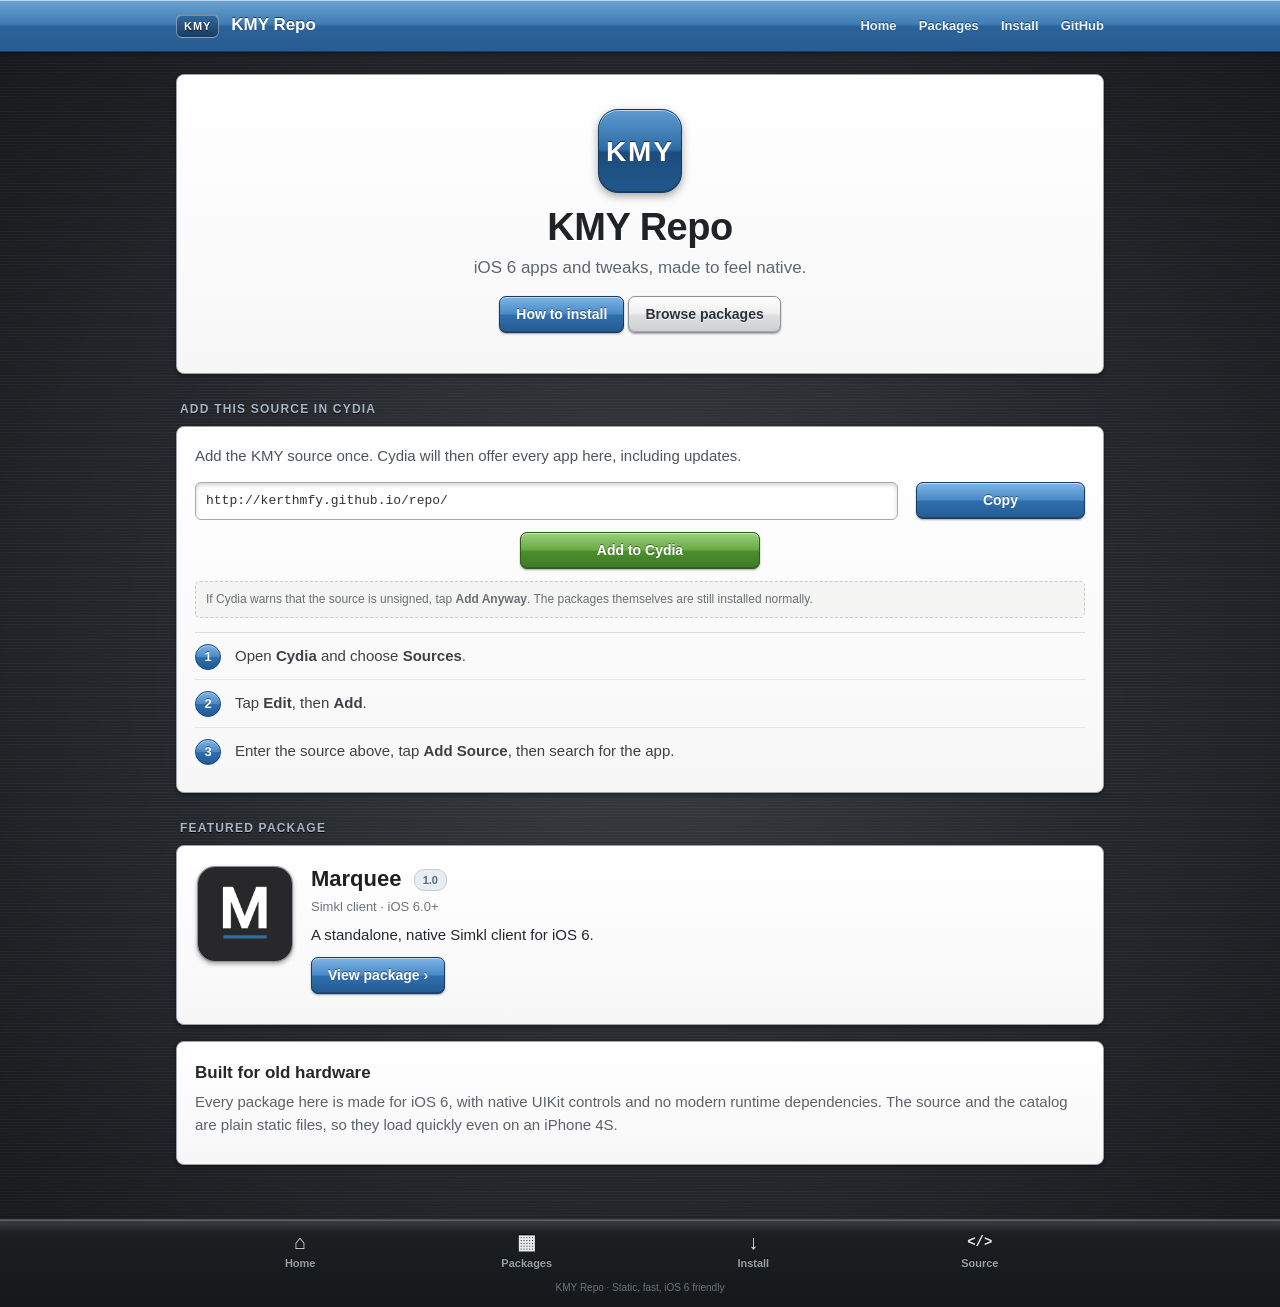
==== docs/index.html @ 5cc5acd1 "publish: marquee 1.0" ====
<!DOCTYPE html>
<html lang="en">
<head>
<meta charset="utf-8">
<meta name="viewport" content="width=device-width, initial-scale=1.0">
<meta name="format-detection" content="telephone=no">
<title>KMY Repo — iOS 6 apps and tweaks, made to feel native.</title>
<meta name="description" content="iOS 6 apps and tweaks, made to feel native.">
<link rel="canonical" href="https://kerthmfy.github.io/repo/">
<meta property="og:type" content="website">
<meta property="og:site_name" content="KMY Repo">
<meta property="og:title" content="KMY Repo — iOS 6 apps and tweaks, made to feel native.">
<meta property="og:description" content="iOS 6 apps and tweaks, made to feel native.">
<meta property="og:url" content="https://kerthmfy.github.io/repo/">
<meta property="og:image" content="https://kerthmfy.github.io/repo/assets/og.png">
<link rel="icon" type="image/png" href="favicon.png">
<link rel="apple-touch-icon" href="CydiaIcon.png">
<link rel="stylesheet" href="assets/styles.css">
</head>
<body>
<header class="nav">
  <div class="nav-inner">
    <a class="nav-brand" href="index.html">
      <span class="nav-mark">KMY</span>
      <span class="nav-title">KMY Repo</span>
    </a>
    <nav class="nav-links">
      <a class="nav-link" href="index.html">Home</a>
      <a class="nav-link" href="index.html#packages">Packages</a>
      <a class="nav-link" href="index.html#install">Install</a>
      <a class="nav-link" href="https://github.com/kerthmfy/repo">GitHub</a>
    </nav>
    <div class="clear"></div>
  </div>
</header>
<main class="wrap">
  <section class="hero card">
    <div class="monogram">KMY</div>
    <h1>KMY Repo</h1>
    <p class="tagline">iOS 6 apps and tweaks, made to feel native.</p>
    <p class="hero-buttons">
      <a class="btn btn-blue" href="#install">How to install</a>
      <a class="btn btn-cream" href="#packages">Browse packages</a>
    </p>
  </section>

  <h2 class="section-label" id="install">Add this source in Cydia</h2>
  <div class="card install-card">
    <p class="install-lead">Add the KMY source once. Cydia will then offer every app here, including updates.</p>
    <div class="source-row">
      <div class="source-field" id="source-url">http://kerthmfy.github.io/repo/</div>
      <button type="button" class="btn btn-blue copy-btn" data-copy="http://kerthmfy.github.io/repo/">Copy</button>
    </div>
    <p class="center"><a class="btn btn-green btn-wide" href="cydia://url/https://cydia.saurik.com/api/share#?source=http%3A%2F%2Fkerthmfy.github.io%2Frepo%2F">Add to Cydia</a></p>
    <p class="note">If Cydia warns that the source is unsigned, tap <strong>Add Anyway</strong>. The packages themselves are still installed normally.</p>
    <ol class="steps"><li><span class="step-number">1</span>Open <strong>Cydia</strong> and choose <strong>Sources</strong>.</li><li><span class="step-number">2</span>Tap <strong>Edit</strong>, then <strong>Add</strong>.</li><li><span class="step-number">3</span>Enter the source above, tap <strong>Add Source</strong>, then search for the app.</li></ol>
  </div>

  <div id="packages"></div>
  <h2 class="section-label">Featured package</h2>
<div class="card featured">
    <img class="app-icon app-icon-lg" src="assets/icons/marquee.png" alt="" width="96" height="96">
    <div class="featured-body">
      <div class="featured-heading">
        <h3>Marquee</h3>
        <span class="version-chip">1.0</span>
      </div>
      <p class="pkg-tag">Simkl client &middot; iOS 6.0+</p>
      <p>A standalone, native Simkl client for iOS 6.</p>
      <p><a class="btn btn-blue" href="p/marquee/index.html">View package &#8250;</a></p>
    </div>
    <div class="clear"></div>
  </div>
  

  <div class="card about-strip">
    <h2>Built for old hardware</h2>
    <p>Every package here is made for iOS 6, with native UIKit controls and no modern runtime dependencies. The source and the catalog are plain static files, so they load quickly even on an iPhone 4S.</p>
  </div>
</main>
<footer class="footer">
  <div class="footer-inner">
    <a class="tab" href="index.html"><span class="tab-icon">&#8962;</span>Home</a>
    <a class="tab" href="index.html#packages"><span class="tab-icon">&#9638;</span>Packages</a>
    <a class="tab" href="index.html#install"><span class="tab-icon">&#8595;</span>Install</a>
    <a class="tab" href="https://github.com/kerthmfy/repo"><span class="tab-icon tab-code">&lt;/&gt;</span>Source</a>
    <div class="footer-note">KMY Repo &middot; Static, fast, iOS 6 friendly</div>
  </div>
</footer>
<script src="assets/app.js"></script>
</body>
</html>
---- docs/assets/styles.css ----
/* KMY Repo — iOS 6 skeuomorphic catalog.
   Deliberately old-WebKit friendly: no CSS variables, no grid, no flexbox.
   Gradients keep the -webkit- prefix so iOS 6 Safari and Cydia's UIWebView
   render the same gloss the modern browsers get. */

* {
  -webkit-box-sizing: border-box;
  box-sizing: border-box;
}

html {
  -webkit-text-size-adjust: 100%;
  background: #23272b;
}

body {
  margin: 0;
  color: #23272b;
  font-family: "Helvetica Neue", Helvetica, Arial, sans-serif;
  font-size: 15px;
  line-height: 1.5;
  background-color: #23272b;
  background-image:
    -webkit-radial-gradient(center, ellipse cover, rgba(255, 255, 255, 0.10) 0%, rgba(255, 255, 255, 0) 55%, rgba(0, 0, 0, 0.38) 100%),
    -webkit-repeating-linear-gradient(top, rgba(255, 255, 255, 0.035) 0px, rgba(255, 255, 255, 0.035) 1px, rgba(0, 0, 0, 0) 1px, rgba(0, 0, 0, 0) 3px);
  background-image:
    radial-gradient(ellipse at center, rgba(255, 255, 255, 0.10) 0%, rgba(255, 255, 255, 0) 55%, rgba(0, 0, 0, 0.38) 100%),
    repeating-linear-gradient(to bottom, rgba(255, 255, 255, 0.035) 0px, rgba(255, 255, 255, 0.035) 1px, rgba(0, 0, 0, 0) 1px, rgba(0, 0, 0, 0) 3px);
}

a {
  color: #2a68a8;
}

a:hover {
  color: #174a7d;
}

:focus {
  outline: 2px solid #ffcf55;
  outline-offset: 2px;
}

.btn:focus-visible,
.nav-link:focus-visible,
.tab:focus-visible {
  outline: 2px solid #ffcf55;
  outline-offset: 2px;
}

img {
  border: 0;
  max-width: 100%;
  height: auto;
}

.clear {
  clear: both;
}

/* ------------------------------------------------------------------ */
/* Glossy blue navigation bar                                          */
/* ------------------------------------------------------------------ */

.nav {
  background-color: #2c639e;
  background-image:
    -webkit-linear-gradient(top, #6ca3d3 0%, #3f7db4 47%, #2b6299 52%, #285d93 100%);
  background-image:
    linear-gradient(to bottom, #6ca3d3 0%, #3f7db4 47%, #2b6299 52%, #285d93 100%);
  border-bottom: 1px solid #123c65;
  -webkit-box-shadow: inset 0 1px 0 rgba(255, 255, 255, 0.55), 0 1px 4px rgba(0, 0, 0, 0.50);
  box-shadow: inset 0 1px 0 rgba(255, 255, 255, 0.55), 0 1px 4px rgba(0, 0, 0, 0.50);
}

.nav-inner {
  max-width: 960px;
  margin: 0 auto;
  padding: 9px 16px;
}

.nav-brand {
  float: left;
  color: #ffffff;
  font-size: 17px;
  font-weight: bold;
  line-height: 32px;
  text-decoration: none;
  text-shadow: 0 -1px 0 rgba(0, 0, 0, 0.55);
}

.nav-brand:hover {
  color: #ffffff;
}

.nav-mark {
  display: inline-block;
  margin-right: 7px;
  padding: 2px 7px;
  border: 1px solid rgba(255, 255, 255, 0.40);
  -webkit-border-radius: 6px;
  border-radius: 6px;
  background-color: #1e4a77;
  background-image:
    -webkit-linear-gradient(top, #316a9e, #173d63);
  background-image:
    linear-gradient(to bottom, #316a9e, #173d63);
  -webkit-box-shadow: inset 0 1px 0 rgba(255, 255, 255, 0.28);
  box-shadow: inset 0 1px 0 rgba(255, 255, 255, 0.28);
  font-size: 11px;
  letter-spacing: 1px;
  line-height: 18px;
  text-shadow: 0 1px 1px #000000;
}

.nav-links {
  float: right;
  line-height: 32px;
}

.nav-link {
  display: inline-block;
  margin-left: 18px;
  color: #eaf4ff;
  font-size: 13px;
  font-weight: bold;
  text-decoration: none;
  text-shadow: 0 -1px 0 rgba(0, 0, 0, 0.45);
}

.nav-link:hover {
  color: #ffffff;
  text-decoration: underline;
}

/* ------------------------------------------------------------------ */
/* Page shell and grouped cards                                        */
/* ------------------------------------------------------------------ */

.wrap {
  max-width: 960px;
  margin: 0 auto;
  padding: 22px 16px 10px;
}

.section-label {
  margin: 26px 4px 8px;
  color: #a8b6c6;
  font-size: 12px;
  font-weight: bold;
  letter-spacing: 1.2px;
  text-transform: uppercase;
  text-shadow: 0 1px 0 #000000;
}

.card {
  margin: 0 0 16px;
  padding: 18px;
  border: 1px solid #9da2a8;
  -webkit-border-radius: 8px;
  border-radius: 8px;
  background-color: #ffffff;
  background-image:
    -webkit-linear-gradient(top, #ffffff 0%, #f7f7f8 100%);
  background-image:
    linear-gradient(to bottom, #ffffff 0%, #f7f7f8 100%);
  -webkit-box-shadow: inset 0 1px 0 #ffffff, 0 2px 5px rgba(0, 0, 0, 0.40);
  box-shadow: inset 0 1px 0 #ffffff, 0 2px 5px rgba(0, 0, 0, 0.40);
}

.card h2 {
  margin: 0 0 6px;
  color: #24282c;
  font-size: 17px;
}

.card p {
  margin: 0 0 10px;
}

.center {
  text-align: center;
}

/* ------------------------------------------------------------------ */
/* Hero                                                                */
/* ------------------------------------------------------------------ */

.hero {
  padding: 34px 22px 30px;
  text-align: center;
}

.monogram {
  width: 84px;
  height: 84px;
  margin: 0 auto 14px;
  border: 1px solid #12395f;
  -webkit-border-radius: 20px;
  border-radius: 20px;
  background-color: #245b92;
  background-image:
    -webkit-linear-gradient(top, #5f9bd0 0%, #2d6ca5 48%, #1c4c7c 52%, #22578c 100%);
  background-image:
    linear-gradient(to bottom, #5f9bd0 0%, #2d6ca5 48%, #1c4c7c 52%, #22578c 100%);
  -webkit-box-shadow: inset 0 1px 0 rgba(255, 255, 255, 0.60), inset 0 -1px 0 rgba(0, 0, 0, 0.30), 0 3px 8px rgba(0, 0, 0, 0.35);
  box-shadow: inset 0 1px 0 rgba(255, 255, 255, 0.60), inset 0 -1px 0 rgba(0, 0, 0, 0.30), 0 3px 8px rgba(0, 0, 0, 0.35);
  color: #ffffff;
  font-size: 28px;
  font-weight: bold;
  letter-spacing: 2px;
  line-height: 84px;
  text-shadow: 0 -1px 0 rgba(0, 0, 0, 0.60);
}

.hero h1 {
  margin: 0 0 6px;
  color: #1f2327;
  font-size: 38px;
  letter-spacing: -0.5px;
  line-height: 1.1;
  text-shadow: 0 1px 0 #ffffff;
}

.tagline {
  max-width: 560px;
  margin: 0 auto !important;
  color: #5f666d;
  font-size: 17px;
}

.hero-buttons {
  margin-top: 16px !important;
}

/* ------------------------------------------------------------------ */
/* Beveled iOS 6 buttons                                               */
/* ------------------------------------------------------------------ */

.btn {
  display: inline-block;
  min-width: 120px;
  padding: 9px 16px;
  border: 1px solid #1a3c60;
  -webkit-border-radius: 7px;
  border-radius: 7px;
  font-family: "Helvetica Neue", Helvetica, Arial, sans-serif;
  font-size: 14px;
  font-weight: bold;
  line-height: 1.2;
  text-align: center;
  text-decoration: none;
  text-shadow: 0 -1px 0 rgba(0, 0, 0, 0.40);
  vertical-align: middle;
  cursor: pointer;
  -webkit-appearance: none;
  appearance: none;
  -webkit-box-shadow: inset 0 1px 0 rgba(255, 255, 255, 0.50), inset 0 -1px 0 rgba(0, 0, 0, 0.20), 0 1px 2px rgba(0, 0, 0, 0.35);
  box-shadow: inset 0 1px 0 rgba(255, 255, 255, 0.50), inset 0 -1px 0 rgba(0, 0, 0, 0.20), 0 1px 2px rgba(0, 0, 0, 0.35);
}

.btn-blue {
  border-color: #1a3c60;
  background-color: #2f6fae;
  background-image:
    -webkit-linear-gradient(top, #7db5e5 0%, #4a8ac8 48%, #2f6fae 52%, #245b93 100%);
  background-image:
    linear-gradient(to bottom, #7db5e5 0%, #4a8ac8 48%, #2f6fae 52%, #245b93 100%);
  color: #ffffff;
}

.btn-blue:hover {
  background-image:
    -webkit-linear-gradient(top, #8dc2ec 0%, #5697d2 48%, #3a7ab8 52%, #2c67a2 100%);
  background-image:
    linear-gradient(to bottom, #8dc2ec 0%, #5697d2 48%, #3a7ab8 52%, #2c67a2 100%);
  color: #ffffff;
}

.btn-green {
  border-color: #2c5d1c;
  background-color: #4c8f2f;
  background-image:
    -webkit-linear-gradient(top, #9ccf7c 0%, #69aa47 48%, #4c8f2f 52%, #3d7a25 100%);
  background-image:
    linear-gradient(to bottom, #9ccf7c 0%, #69aa47 48%, #4c8f2f 52%, #3d7a25 100%);
  color: #ffffff;
}

.btn-green:hover {
  background-image:
    -webkit-linear-gradient(top, #aadb89 0%, #74b751 48%, #579c37 52%, #46852c 100%);
  background-image:
    linear-gradient(to bottom, #aadb89 0%, #74b751 48%, #579c37 52%, #46852c 100%);
  color: #ffffff;
}

.btn-cream {
  border-color: #8f9296;
  background-color: #f2f2f3;
  background-image:
    -webkit-linear-gradient(top, #ffffff 0%, #ededee 48%, #dedfe1 52%, #cecfd2 100%);
  background-image:
    linear-gradient(to bottom, #ffffff 0%, #ededee 48%, #dedfe1 52%, #cecfd2 100%);
  color: #2c3136;
  text-shadow: 0 1px 0 #ffffff;
}

.btn-cream:hover {
  background-image:
    -webkit-linear-gradient(top, #ffffff 0%, #f5f5f6 48%, #e6e7e9 52%, #d8d9dc 100%);
  background-image:
    linear-gradient(to bottom, #ffffff 0%, #f5f5f6 48%, #e6e7e9 52%, #d8d9dc 100%);
  color: #1f2327;
}

.btn:active {
  -webkit-box-shadow: inset 0 2px 4px rgba(0, 0, 0, 0.45);
  box-shadow: inset 0 2px 4px rgba(0, 0, 0, 0.45);
  position: relative;
  top: 1px;
}

.btn-wide {
  min-width: 240px;
}

/* ------------------------------------------------------------------ */
/* Source field and install card                                       */
/* ------------------------------------------------------------------ */

.install-lead {
  color: #4e545b;
}

.source-row {
  margin: 14px 0 12px;
  font-size: 0;
  white-space: nowrap;
}

.source-field {
  display: inline-block;
  width: 79%;
  padding: 9px 10px;
  overflow-x: auto;
  border: 1px solid #a6abb1;
  -webkit-border-radius: 6px;
  border-radius: 6px;
  background: #ffffff;
  color: #333333;
  font-family: Menlo, Monaco, Consolas, monospace;
  font-size: 13px;
  line-height: 1.4;
  vertical-align: middle;
  -webkit-box-shadow: inset 0 2px 4px rgba(0, 0, 0, 0.18);
  box-shadow: inset 0 2px 4px rgba(0, 0, 0, 0.18);
}

.copy-btn {
  width: 19%;
  min-width: 0;
  margin-left: 2%;
  font-size: 14px;
  vertical-align: middle;
}

.note {
  margin: 12px 0 !important;
  padding: 9px 10px;
  border: 1px dashed #c7c9cc;
  -webkit-border-radius: 5px;
  border-radius: 5px;
  background: #f4f4f2;
  color: #6a7077;
  font-size: 12px;
  line-height: 1.45;
}

.steps {
  margin: 14px 0 0;
  padding: 0;
  border-top: 1px solid #dcdde0;
  list-style: none;
}

.steps li {
  position: relative;
  padding: 12px 0 12px 40px;
  border-bottom: 1px solid #e4e5e7;
  color: #3c4147;
}

.steps li:last-child {
  border-bottom: 0;
}

.step-number {
  position: absolute;
  top: 11px;
  left: 0;
  width: 26px;
  height: 26px;
  border: 1px solid #1c4a78;
  -webkit-border-radius: 50%;
  border-radius: 50%;
  background-color: #2f6fae;
  background-image:
    -webkit-linear-gradient(top, #7db5e5 0%, #4a8ac8 48%, #2f6fae 52%, #245b93 100%);
  background-image:
    linear-gradient(to bottom, #7db5e5 0%, #4a8ac8 48%, #2f6fae 52%, #245b93 100%);
  -webkit-box-shadow: inset 0 1px 0 rgba(255, 255, 255, 0.45);
  box-shadow: inset 0 1px 0 rgba(255, 255, 255, 0.45);
  color: #ffffff;
  font-size: 13px;
  font-weight: bold;
  line-height: 24px;
  text-align: center;
  text-shadow: 0 -1px 0 rgba(0, 0, 0, 0.40);
}

/* ------------------------------------------------------------------ */
/* App icons, featured card, package grid                              */
/* ------------------------------------------------------------------ */

.app-icon {
  width: 56px;
  height: 56px;
  border: 1px solid rgba(0, 0, 0, 0.35);
  -webkit-border-radius: 11px;
  border-radius: 11px;
  background: #d9dde1;
  vertical-align: top;
  -webkit-box-shadow: inset 0 1px 0 rgba(255, 255, 255, 0.50), 0 2px 4px rgba(0, 0, 0, 0.35);
  box-shadow: inset 0 1px 0 rgba(255, 255, 255, 0.50), 0 2px 4px rgba(0, 0, 0, 0.35);
}

.app-icon-lg {
  width: 96px;
  height: 96px;
  -webkit-border-radius: 18px;
  border-radius: 18px;
  float: left;
  margin-right: 18px;
}

.featured {
  padding: 20px;
}

.featured-body {
  margin-left: 114px;
}

.featured-heading h3 {
  display: inline;
  margin: 0;
  color: #1d2125;
  font-size: 22px;
  line-height: 1.2;
  vertical-align: middle;
}

.version-chip {
  display: inline-block;
  margin-left: 8px;
  padding: 2px 8px;
  border: 1px solid #c4ccd5;
  -webkit-border-radius: 10px;
  border-radius: 10px;
  background: #e8edf2;
  color: #4a6684;
  font-size: 11px;
  font-weight: bold;
  line-height: 16px;
  text-shadow: 0 1px 0 #ffffff;
  vertical-align: middle;
}

.pkg-tag {
  margin: 4px 0 8px !important;
  color: #6d747c;
  font-size: 13px;
}

.pkg-grid {
  margin: 0 -1%;
}

.pkg-card {
  position: relative;
  display: block;
  float: left;
  width: 48%;
  margin: 0 1% 14px;
  padding: 13px 28px 13px 13px;
  border: 1px solid #9da2a8;
  -webkit-border-radius: 8px;
  border-radius: 8px;
  background-color: #ffffff;
  background-image:
    -webkit-linear-gradient(top, #ffffff 0%, #f7f7f8 100%);
  background-image:
    linear-gradient(to bottom, #ffffff 0%, #f7f7f8 100%);
  color: #222222;
  text-decoration: none;
  -webkit-box-shadow: inset 0 1px 0 #ffffff, 0 2px 5px rgba(0, 0, 0, 0.40);
  box-shadow: inset 0 1px 0 #ffffff, 0 2px 5px rgba(0, 0, 0, 0.40);
}

.pkg-card:hover {
  background-image:
    -webkit-linear-gradient(top, #ffffff 0%, #f0f4f8 100%);
  background-image:
    linear-gradient(to bottom, #ffffff 0%, #f0f4f8 100%);
  color: #222222;
}

.pkg-card .app-icon {
  float: left;
}

.pkg-card-body {
  display: block;
  min-height: 56px;
  margin-left: 68px;
}

.pkg-name {
  display: block;
  margin-bottom: 2px;
  color: #1f2327;
  font-size: 16px;
  font-weight: bold;
}

.pkg-card .pkg-tag {
  display: block;
  margin: 0 !important;
}

.pkg-meta {
  display: block;
  color: #6b727a;
  font-size: 12px;
}

.chevron {
  position: absolute;
  top: 50%;
  right: 8px;
  margin-top: -14px;
  color: #b3bac2;
  font-size: 26px;
  line-height: 28px;
}

.empty-card {
  padding: 28px 18px;
  color: #5c6269;
  text-align: center;
}

.about-strip p {
  color: #5c6269;
}

/* ------------------------------------------------------------------ */
/* Package detail page                                                 */
/* ------------------------------------------------------------------ */

.back-link {
  margin: 2px 4px 12px;
}

.back-link a {
  color: #b9c7d6;
  font-size: 14px;
  font-weight: bold;
  text-decoration: none;
  text-shadow: 0 1px 0 #000000;
}

.back-link a:hover {
  color: #ffffff;
}

.package-head h1 {
  margin: 0 0 2px;
  color: #1d2125;
  font-size: 28px;
  line-height: 1.2;
}

.package-head-body {
  margin-left: 114px;
}

.package-lede p {
  margin: 0 0 10px;
  color: #4b5158;
}

.package-buttons {
  margin-top: 12px !important;
}

.package-buttons .btn {
  margin-right: 4px;
  margin-bottom: 4px;
}

.shots-card {
  padding: 14px;
}

.shots {
  margin: 0 -1%;
}

.shot {
  float: left;
  width: 31.33%;
  margin: 0 1% 10px;
}

.shot img {
  display: block;
  width: 100%;
  height: auto;
  border: 1px solid #7d838a;
  -webkit-border-radius: 6px;
  border-radius: 6px;
  background: #222222;
  -webkit-box-shadow: 0 2px 5px rgba(0, 0, 0, 0.35);
  box-shadow: 0 2px 5px rgba(0, 0, 0, 0.35);
}

.meta-table {
  width: 100%;
  border-collapse: collapse;
}

.meta-table th {
  width: 36%;
  padding: 9px 8px 9px 0;
  border-top: 1px solid #e3e4e6;
  color: #6c737b;
  font-weight: normal;
  text-align: left;
  vertical-align: top;
}

.meta-table td {
  padding: 9px 0;
  border-top: 1px solid #e3e4e6;
  color: #2d3237;
  word-wrap: break-word;
  vertical-align: top;
}

.meta-table tr:first-child th,
.meta-table tr:first-child td {
  border-top: 0;
}

.mono {
  font-family: Menlo, Monaco, Consolas, monospace;
  font-size: 12px;
}

.changelog {
  margin: 0;
  padding-left: 20px;
  color: #3c4147;
}

.changelog li {
  padding: 5px 0;
  border-bottom: 1px solid #ececee;
}

.changelog li:last-child {
  border-bottom: 0;
}

/* ------------------------------------------------------------------ */
/* Tab-bar footer                                                      */
/* ------------------------------------------------------------------ */

.footer {
  margin-top: 28px;
  border-top: 1px solid #4b5055;
  background-color: #1c1f22;
  background-image:
    -webkit-linear-gradient(top, #3a3e42 0%, #1c1f22 15%, #15181a 100%);
  background-image:
    linear-gradient(to bottom, #3a3e42 0%, #1c1f22 15%, #15181a 100%);
  -webkit-box-shadow: inset 0 1px 0 rgba(255, 255, 255, 0.18);
  box-shadow: inset 0 1px 0 rgba(255, 255, 255, 0.18);
}

.footer-inner {
  max-width: 960px;
  margin: 0 auto;
  padding: 9px 8px 12px;
  font-size: 0;
  text-align: center;
}

.tab {
  display: inline-block;
  width: 24%;
  color: #9aa1a8;
  font-size: 11px;
  font-weight: bold;
  text-decoration: none;
  text-shadow: 0 -1px 0 #000000;
  vertical-align: top;
}

.tab:hover {
  color: #ffffff;
}

.tab-icon {
  display: block;
  height: 26px;
  color: #e7ebee;
  font-size: 20px;
  line-height: 26px;
  text-shadow: 0 -1px 0 #000000;
}

.tab-code {
  font-family: Menlo, Monaco, Consolas, monospace;
  font-size: 14px;
}

.footer-note {
  margin-top: 8px;
  color: #6c737a;
  font-size: 10px;
}

/* ------------------------------------------------------------------ */
/* Phones                                                              */
/* ------------------------------------------------------------------ */

@media only screen and (max-width: 700px) {
  .nav-inner {
    padding: 8px 10px;
    text-align: center;
  }

  .nav-brand {
    float: none;
    display: block;
    margin-bottom: 3px;
  }

  .nav-links {
    float: none;
    display: block;
  }

  .nav-link {
    margin: 0 6px;
    font-size: 12px;
  }

  .wrap {
    padding: 14px 10px 6px;
  }

  .section-label {
    margin: 20px 2px 7px;
  }

  .hero {
    padding: 26px 14px 22px;
  }

  .hero h1 {
    font-size: 30px;
  }

  .tagline {
    font-size: 15px;
  }

  .hero-buttons .btn {
    display: inline-block;
    width: auto;
    margin: 0 3px 8px;
  }

  .btn-wide {
    width: 100%;
  }

  .source-row {
    white-space: normal;
  }

  .source-field {
    display: block;
    width: 100%;
    margin: 0 0 8px;
  }

  .copy-btn {
    display: block;
    width: 100%;
    margin: 0;
  }

  .featured .app-icon-lg {
    float: none;
    display: block;
    margin: 0 auto 12px;
  }

  .featured-body {
    margin-left: 0;
    text-align: center;
  }

  .featured-body .btn {
    display: inline-block;
    width: auto;
  }

  .pkg-grid {
    margin: 0;
  }

  .pkg-card {
    width: 100%;
    margin: 0 0 10px;
  }

  .package-head {
    text-align: center;
  }

  .package-head .app-icon-lg {
    float: none;
    display: block;
    margin: 0 auto 12px;
  }

  .package-head-body {
    margin-left: 0;
  }

  .package-buttons .btn {
    display: inline-block;
    width: auto;
    margin: 0 3px 8px;
  }

  .shots {
    margin: 0;
  }

  .shot {
    float: none;
    width: 100%;
    margin: 0 0 12px;
  }

  .meta-table th {
    width: 42%;
  }

  .tab {
    width: 25%;
  }
}
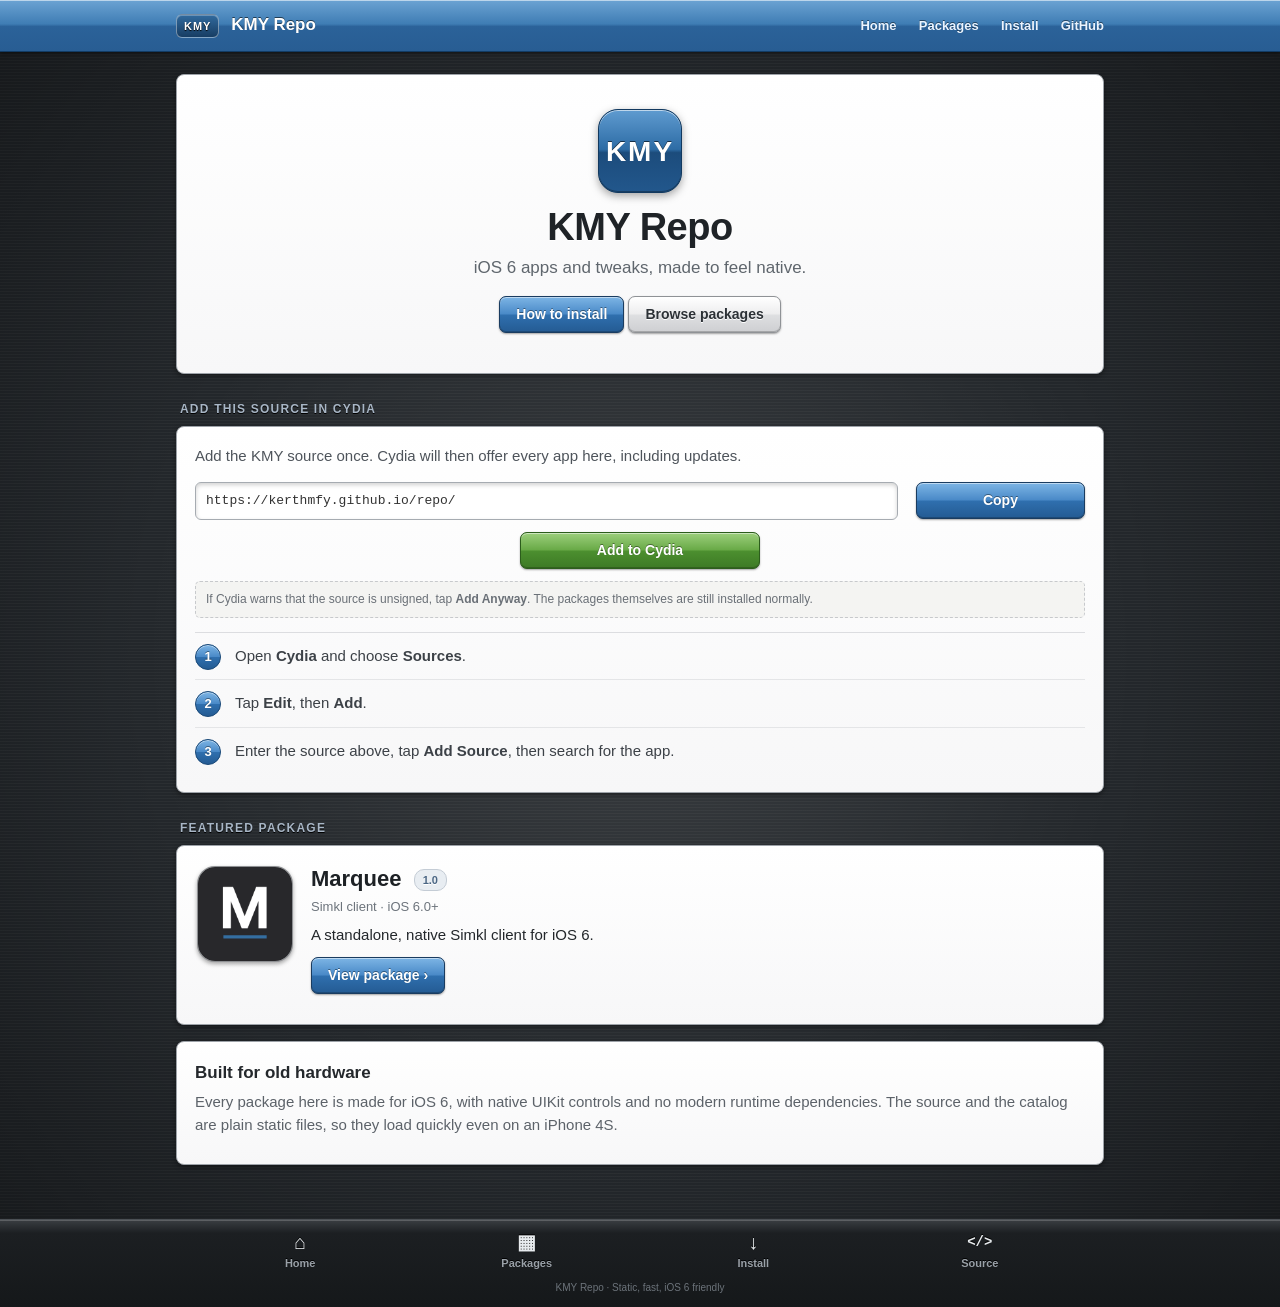
==== commit 80e668cd: "publish: marquee 1.0" ====
--- a/docs/index.html
+++ b/docs/index.html
@@ -48,10 +48,10 @@
   <div class="card install-card">
     <p class="install-lead">Add the KMY source once. Cydia will then offer every app here, including updates.</p>
     <div class="source-row">
-      <div class="source-field" id="source-url">http://kerthmfy.github.io/repo/</div>
-      <button type="button" class="btn btn-blue copy-btn" data-copy="http://kerthmfy.github.io/repo/">Copy</button>
+      <div class="source-field" id="source-url">https://kerthmfy.github.io/repo/</div>
+      <button type="button" class="btn btn-blue copy-btn" data-copy="https://kerthmfy.github.io/repo/">Copy</button>
     </div>
-    <p class="center"><a class="btn btn-green btn-wide" href="cydia://url/https://cydia.saurik.com/api/share#?source=http%3A%2F%2Fkerthmfy.github.io%2Frepo%2F">Add to Cydia</a></p>
+    <p class="center"><a class="btn btn-green btn-wide" href="cydia://url/https://cydia.saurik.com/api/share#?source=https%3A%2F%2Fkerthmfy.github.io%2Frepo%2F">Add to Cydia</a></p>
     <p class="note">If Cydia warns that the source is unsigned, tap <strong>Add Anyway</strong>. The packages themselves are still installed normally.</p>
     <ol class="steps"><li><span class="step-number">1</span>Open <strong>Cydia</strong> and choose <strong>Sources</strong>.</li><li><span class="step-number">2</span>Tap <strong>Edit</strong>, then <strong>Add</strong>.</li><li><span class="step-number">3</span>Enter the source above, tap <strong>Add Source</strong>, then search for the app.</li></ol>
   </div>
--- a/docs/assets/styles.css
+++ b/docs/assets/styles.css
@@ -639,6 +639,7 @@
 .meta-table {
   width: 100%;
   border-collapse: collapse;
+  table-layout: fixed;
 }
 
 .meta-table th {
@@ -655,8 +656,13 @@
   padding: 9px 0;
   border-top: 1px solid #e3e4e6;
   color: #2d3237;
+  overflow-wrap: break-word;
   word-wrap: break-word;
   vertical-align: top;
+}
+
+.meta-table td a {
+  word-break: break-all;
 }
 
 .meta-table tr:first-child th,
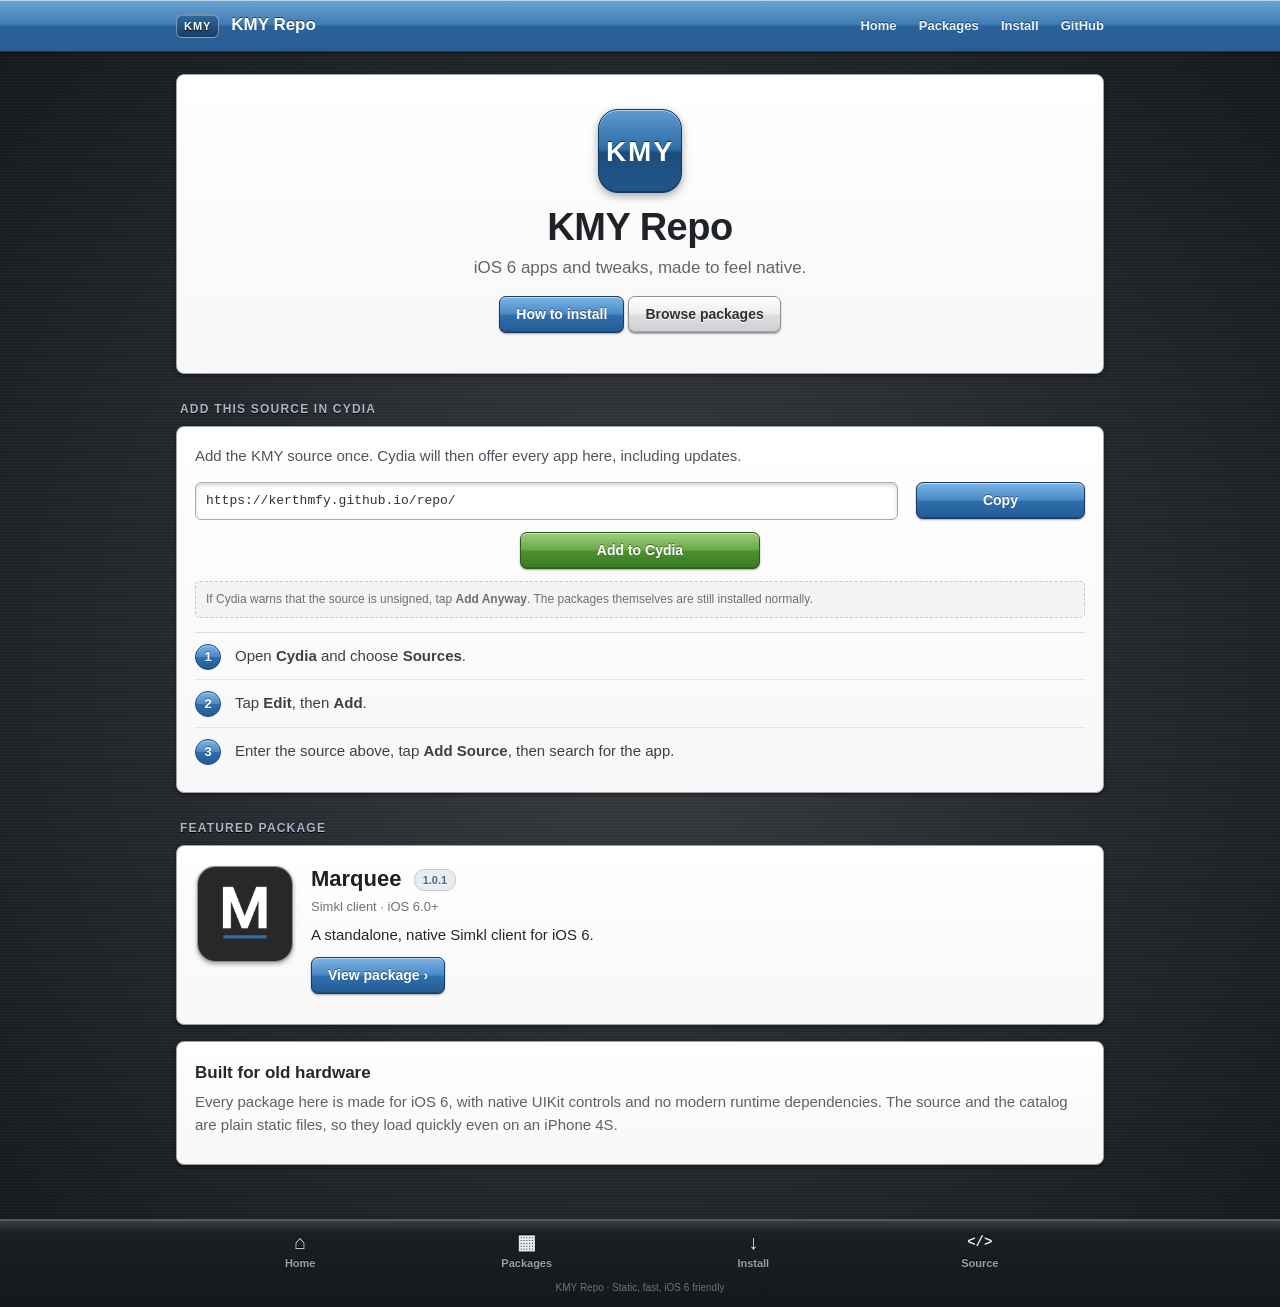
==== commit 40fe5e48: "publish: marquee 1.0.1" ====
--- a/docs/index.html
+++ b/docs/index.html
@@ -63,7 +63,7 @@
     <div class="featured-body">
       <div class="featured-heading">
         <h3>Marquee</h3>
-        <span class="version-chip">1.0</span>
+        <span class="version-chip">1.0.1</span>
       </div>
       <p class="pkg-tag">Simkl client &middot; iOS 6.0+</p>
       <p>A standalone, native Simkl client for iOS 6.</p>
